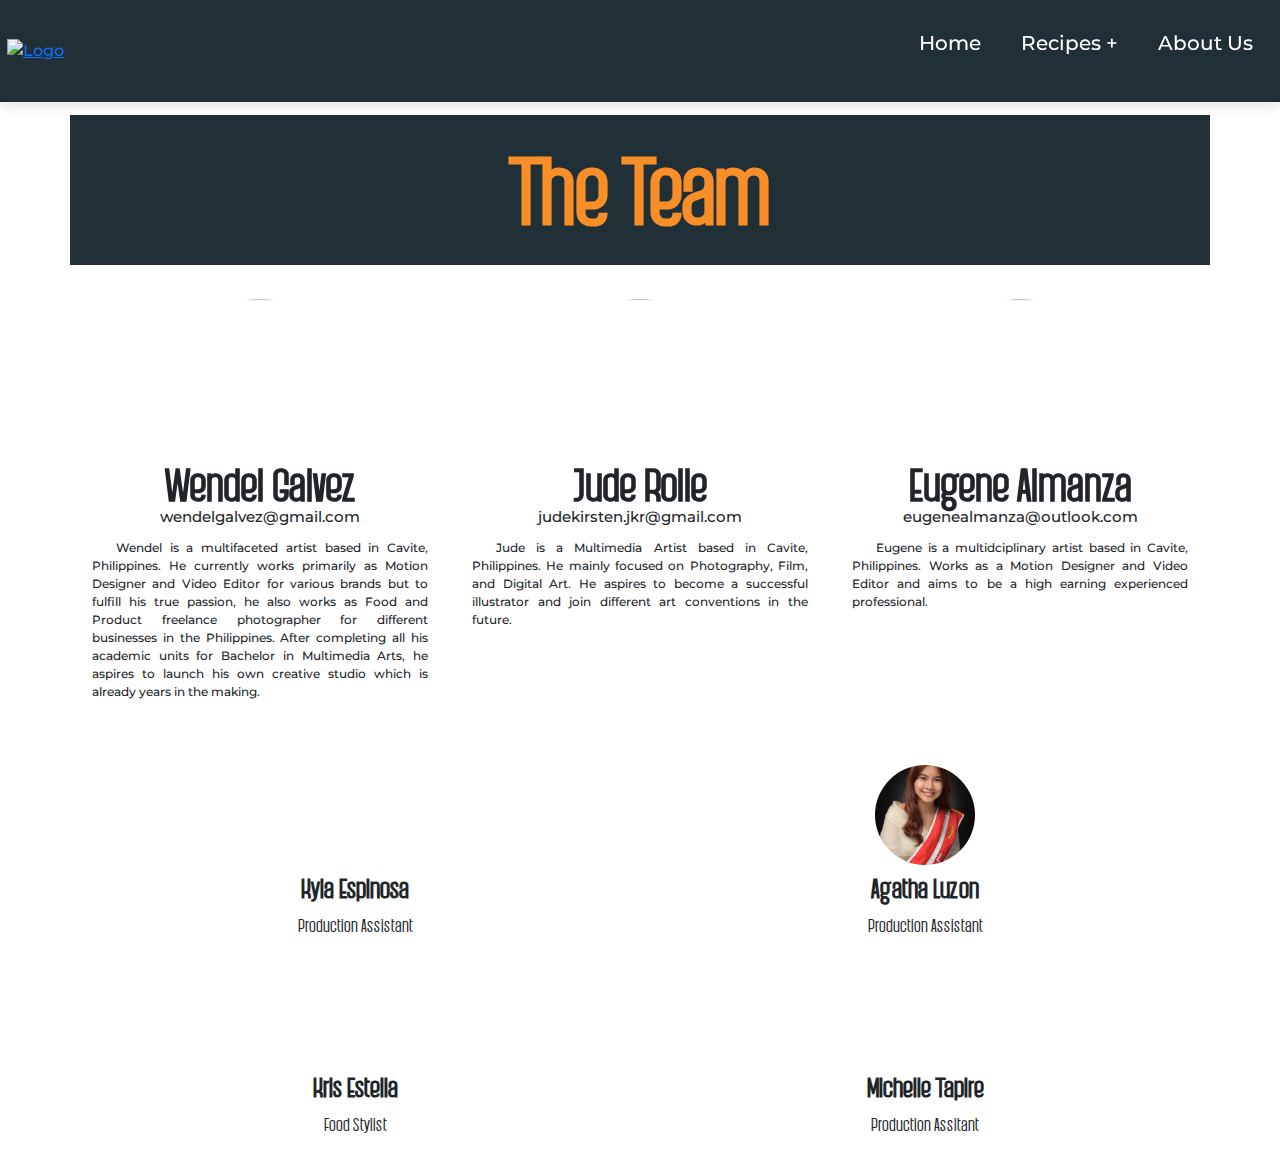
==== about-us.html @ dbd52fe7 "Add files via upload" ====
<!DOCTYPE html>
<html lang="en">

<head>
  <meta charset="UTF-8">
  <meta http-equiv="X-UA-Compatible" content="IE=edge">
  <meta name="viewport" content="width=device-width, initial-scale=1.0">
  <title>KusinaTrends</title>
  <link rel="stylesheet" href="assets/css/about-us.css">
  <link rel="stylesheet" href="assets/bootstrap/css/bootstrap.min.css">
</head>

<body>
  <header>
    <a href="#"><img src="assets/img/Kusinatrends logo.png" alt="logo" class="logo"></a>
    <input type="checkbox" id="menu">
    <label for="menu"><img src="assets/img/bars-solid.svg" alt="menu-bar" class="menu-bar"></label>
    <nav class="navbar">
      <ul>
        <li><a href="index.html">Home</a></li>
        <li><a href="#">Recipes +</a>
          <ul class="recipes">
            <li>
              <a href="recipes/recipe1.html">Air-fried Tofu in a Japanese Curry Sauce</a>
              <a href="recipes/recipe2.html">Korean Fried Chicken</a>
              <a href="recipes/recipe3.html">Beef Pares with Bok Choy and Broccoli</a>
              <a href="recipes/recipe4.html">Cheesy Fried Chicken Wings</a>
              <a href="recipes/recipe5.html">Garlic Pepper Beef with Blanched Broccoli</a>
              <a href="recipes/recipe6.html">Grilled Tuna Steak in Adobo Sauce</a>
              <a href="recipes/recipe7.html">Dalgona Coffee</a>
              <a href="recipes/recipe8.html">Grilled Balut with Mango Salsa</a>
              <a href="recipes/recipe9.html">No-Bake Sushi</a>
              <a href="recipes/recipe10.html">Healthy Seafood Boil</a>
            </li>
          </ul>
        </li>
        <li><a href="about-us.html">About Us</a></li>
      </ul>
    </nav>
  </header>
  <section>
    <div class="container">
      <div class="row about-us-title d-flex justify-content-center">The Team</div>
      <div class="row team-members-top d-flex justify-content-center">
        <div class="col-md-4 mt-4">
          <div class="top-members-icon">
            <img src="assets/img/Wendel Galvez.jpg" alt="">
          </div>
          <div class="top-members-info">
            <span class="top-members-name">Wendel Galvez</span>
            <span class="top-members-email">wendelgalvez@gmail.com</span>
            <span class="top-members-description">Wendel is a multifaceted artist based in Cavite, Philippines. He
              currently works primarily as Motion Designer and Video Editor for various brands but to fulfill his true
              passion, he also works as Food and Product freelance photographer for different businesses in the
              Philippines. After completing all his academic units for Bachelor in Multimedia Arts, he aspires to launch
              his own creative studio which is already years in the making.</span>
          </div>
        </div>
        <div class="col-md-4 mt-4">
          <div class="top-members-icon">
            <img src="assets/img/Jude Rolle.jpeg" alt="">
          </div>
          <div class="top-members-info">
            <span class="top-members-name">Jude Rolle</span>
            <span class="top-members-email">judekirsten.jkr@gmail.com</span>
            <span class="top-members-description">Jude is a Multimedia Artist based in Cavite, Philippines. He mainly
              focused on Photography, Film, and Digital Art. He aspires to become a successful illustrator and join
              different art conventions in the future.</span>
          </div>
        </div>
        <div class="col-md-4 mt-4">
          <div class="top-members-icon">
            <img src="assets/img/Eugene Almanza.png" alt="">
          </div>
          <div class="top-members-info">
            <span class="top-members-name">Eugene Almanza</span>
            <span class="top-members-email">eugenealmanza@outlook.com</span>
            <span class="top-members-description">Eugene is a multidciplinary artist based in Cavite, Philippines. Works
              as a Motion Designer and Video Editor and aims to be a high earning experienced professional.</span>
          </div>
        </div>
      </div>
      <div class="row team-members-bottom d-flex justify-content-center">
        <div class="col-md-6 mt-4">
          <div class="bottom-members-icon">
            <img src="assets/img/Kyla Espinosa.jpg" alt="">
          </div>
          <div class="bottom-members-info">
            <span class="bottom-members-name">Kyla Espinosa</span>
            <span class="bottom-members-description">Production Assistant</span>
          </div>
        </div>
        <div class="col-md-6 mt-4">
          <div class="bottom-members-icon">
            <img src="assets/img/Agatha Luzon.jpg" alt="">
          </div>
          <div class="bottom-members-info">
            <span class="bottom-members-name">Agatha Luzon</span>
            <span class="bottom-members-description">Production Assistant</span>
          </div>
        </div>
        <div class="col-md-6 mt-4">
          <div class="bottom-members-icon">
            <img src="assets/img/Kris Estella.jpg" alt="">
          </div>
          <div class="bottom-members-info">
            <span class="bottom-members-name">Kris Estella</span>
            <span class="bottom-members-description">Food Stylist</span>
          </div>
        </div>
        <div class="col-md-6 mt-4">
          <div class="bottom-members-icon">
            <img src="assets/img/Michelle Tapire.jpg" alt="">
          </div>
          <div class="bottom-members-info">
            <span class="bottom-members-name">Michelle Tapire</span>
            <span class="bottom-members-description">Production Assitant</span>
          </div>
        </div>
      </div>
    </div>
  </section>

  <script src="assets/bootstrap/js/bootstrap.bundle.min.js"></script>
</body>

</html>
---- assets/css/about-us.css ----
@font-face {
    font-family: Monteserrat;
    src: url(../fonts/Montserrat/Montserrat-VariableFont_wght.ttf);
    font-weight: 500;
}

@font-face {
    font-family: Monteserrat-bold;
    src: url(../fonts/Montserrat/Montserrat-VariableFont_wght.ttf);
    font-weight: 700;
}

@font-face {
    font-family: HyPop;
    src: url(../fonts/hypop/Hypop.ttf);
}

@font-face {
    font-family: HyPop-bold;
    src: url(../fonts/hypop/Hypop-Bold.ttf);
}

* {
    padding: 0;
    margin: 0;
    box-sizing: border-box;
}

header {
    position: fixed;
    top: 0;
    left: 0;
    right: 0;
    background: #213037;
    font-family: Monteserrat;
    text-transform: capitalize;
    box-shadow: 0 5px 10px rgba(0, 0, 0, .1);
    padding: 0px 7px;
    display: flex;
    align-items: center;
    justify-content: space-between;
    z-index: 1000;
}

header .logo {
    height: 30px;
}

header .navbar ul {
    list-style: none;
}

header .navbar ul li{
    position: relative;
    float: left;
}

header .navbar ul li a{
    font-size: 20px;
    padding: 20px;
    color: #fff;
    display: block;
    text-decoration: none;
    list-style: none;
}

header .navbar ul li ul.recipes {
    padding: 0px !important;
}

header .navbar ul li ul.recipes a {
    font-size: 12px;
}

header .navbar ul li a:hover {
    background: #344953;

}

header .navbar ul li ul {
    position: absolute;
    left: 0;
    width: 150px;
    height: 300px;
    overflow-y: scroll;
    background: #213037;
    display: none;
}

header .navbar ul li ul li {
    width: 100%;
    border-top: 1px solid rgba(0, 0, 0, .3);
}

header .navbar ul li:hover > ul {
    display: initial;
}


header .navbar ul li ul li::-webkit-scrollbar {
    width: 6px;
}

header .navbar ul li ul li::-webkit-scrollbar-thumb {
    background-color: #999;
    height: 50px;
    border-radius: 50px;
}

header .navbar ul li ul li::-webkit-scrollbar-track {
    background-color: #f5f5f5;
}

#menu {
     display: none;
}

header .menu-bar{
    height: 25px;
    filter: invert(1);
    cursor: pointer;
    display: none;
}

body {
    background: #fffaf1;
}

section {
    margin-top: 115px;
    font-family: HyPop;
}

.about-us-title {
    background: #213037;
    font-size: 100px;
    font-weight: bold;
    color: #f88e28;
    margin-bottom: 10px;
}

.team-members-top .top-members-icon {
    margin: auto;
    width: 150px;
    height: 150px;
    border-radius: 50%;
    overflow: hidden;
}

.team-members-top .top-members-icon img {
    transform: scale(1.2);
    margin-top: 15px;
    width: 100%;
    height: 100%;
    object-fit: cover;
    
}

.team-members-top .top-members-info {
    margin: 10px;
    display: flex;
    justify-content: center;
    align-items: center;
    flex-direction: column;
    line-height: 1;
}

.top-members-name {
    font-size: 50px;
    font-weight: bold;
}

.top-members-email, .top-members-description {
    font-family: Monteserrat;
}

.top-members-email {
    font-size: 15px;
    margin-bottom: 15px;
}

.top-members-description {
    line-height: 1.5;
    font-size: 12px;
    text-indent: 2em;
    text-align: justify;
}

.team-members-top, .team-members-bottom {
    margin: 30px;
}

.team-members-bottom .bottom-members-icon {
    margin: auto;
    width: 100px;
    height: 100px;
    border-radius: 50%;
    overflow: hidden;
}

.team-members-bottom .bottom-members-icon img {
    transform: scale(1.2);
    margin-top: 5px;
    width: 100%;
    height: 100%;
    object-fit: cover;  
}

.team-members-bottom .bottom-members-info {
    display: flex;
    justify-content: center;
    align-items: center;
    flex-direction: column;
}

.bottom-members-info .bottom-members-name {
    font-size: 30px;
    font-weight: bold;
}

.bottom-members-info .bottom-members-description {
    font-size: 20px;
}



@media (max-width: 991px){
    header{
        padding: 20px;
    }

    header .menu-bar{
        display: initial;
    }

    header .navbar {
        position: absolute;
        top: 100%;
        left: 0;
        right: 0;
        background: #213037;
        border-top: 1px solid rgba(0, 0, 0, .3);
        display: none;
    }

    header .navbar ul li {
        width: 100%;
        
    }

    header .navbar ul li ul li {
        height: 300px;
        overflow-y: scroll;
    }
    
    header .navbar ul li ul{
        position: relative;
        width: 100%;
    }

    #menu:checked ~ .navbar {
        display: initial;
    }

    .top-members-name {
        font-size: 30px;
    }

    .top-members-email {
        font-size: 14px;
    }
}
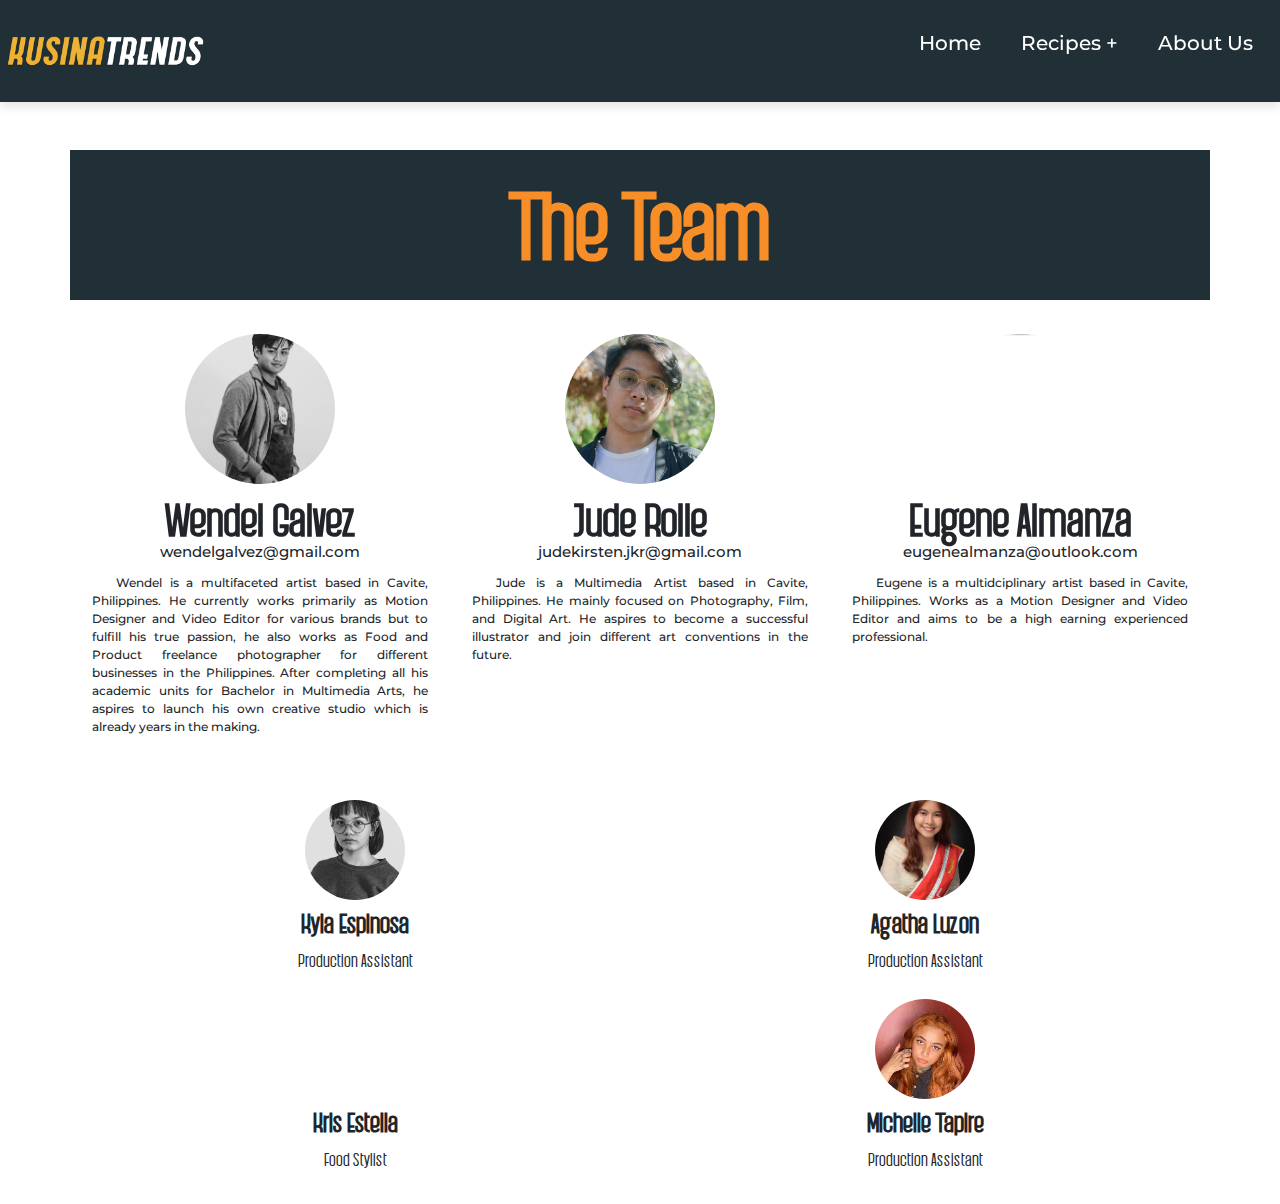
==== commit 1dea4429: "Update about-us.html" ====
--- a/about-us.html
+++ b/about-us.html
@@ -114,7 +114,7 @@
           </div>
           <div class="bottom-members-info">
             <span class="bottom-members-name">Michelle Tapire</span>
-            <span class="bottom-members-description">Production Assitant</span>
+            <span class="bottom-members-description">Production Assistant</span>
           </div>
         </div>
       </div>
@@ -124,4 +124,4 @@
   <script src="assets/bootstrap/js/bootstrap.bundle.min.js"></script>
 </body>
 
-</html>+</html>
--- a/assets/css/about-us.css
+++ b/assets/css/about-us.css
@@ -127,7 +127,7 @@
 }
 
 section {
-    margin-top: 115px;
+    margin-top: 150px;
     font-family: HyPop;
 }
 
@@ -269,4 +269,4 @@
     .top-members-email {
         font-size: 14px;
     }
-}+}
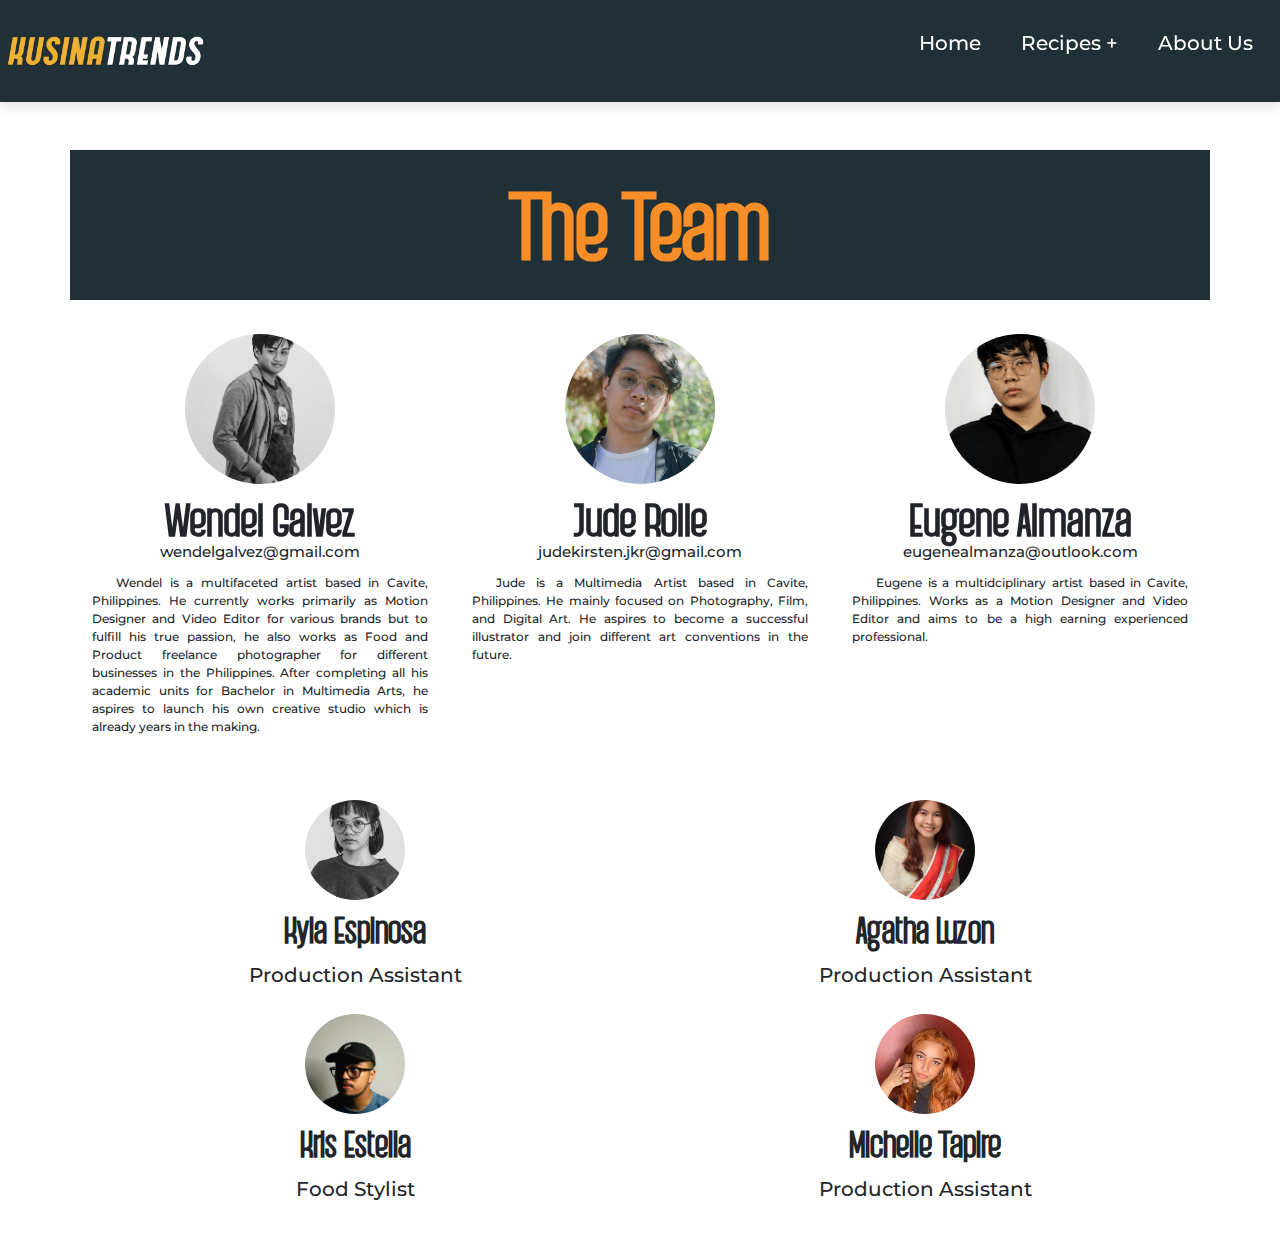
==== commit 25525fe2: "Update about-us.html" ====
--- a/about-us.html
+++ b/about-us.html
@@ -6,6 +6,7 @@
   <meta http-equiv="X-UA-Compatible" content="IE=edge">
   <meta name="viewport" content="width=device-width, initial-scale=1.0">
   <title>KusinaTrends</title>
+  <link rel="icon" href="assets/img/icon.png">
   <link rel="stylesheet" href="assets/css/about-us.css">
   <link rel="stylesheet" href="assets/bootstrap/css/bootstrap.min.css">
 </head>
@@ -30,7 +31,6 @@
               <a href="recipes/recipe7.html">Dalgona Coffee</a>
               <a href="recipes/recipe8.html">Grilled Balut with Mango Salsa</a>
               <a href="recipes/recipe9.html">No-Bake Sushi</a>
-              <a href="recipes/recipe10.html">Healthy Seafood Boil</a>
             </li>
           </ul>
         </li>
--- a/assets/css/about-us.css
+++ b/assets/css/about-us.css
@@ -214,11 +214,12 @@
 }
 
 .bottom-members-info .bottom-members-name {
-    font-size: 30px;
+    font-size: 40px;
     font-weight: bold;
 }
 
 .bottom-members-info .bottom-members-description {
+    font-family: Monteserrat;
     font-size: 20px;
 }
 
